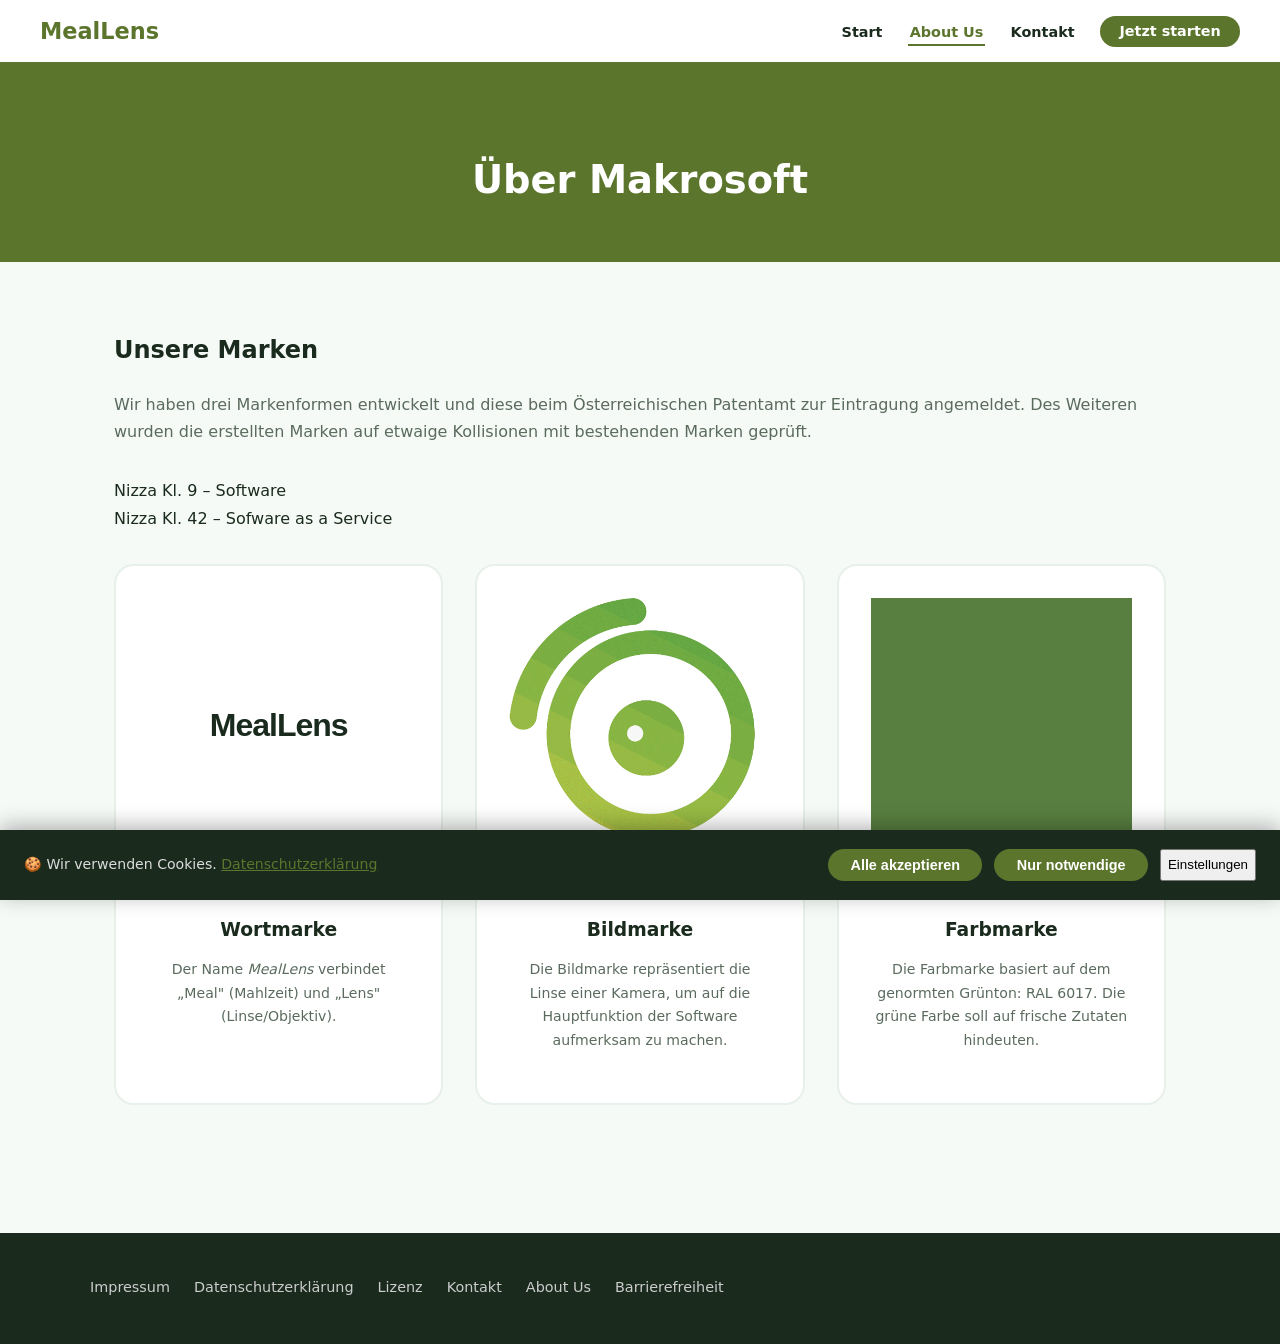
==== about.html @ 35aaa0a3 "Add files via upload" ====
<!DOCTYPE html>
<html lang="de">
<head>
  <meta charset="UTF-8"/>
  <meta name="viewport" content="width=device-width, initial-scale=1.0"/>
  <meta name="description" content="Über MealLens und SoftwareMaxing e.U. – Marken, Team und Unternehmensgeschichte."/>
  <title>About Us – MealLens</title>
  <link rel="stylesheet" href="style.css"/>
  <style>
    .about-intro { display: grid; grid-template-columns: 1fr 1fr; gap: 3rem; align-items: center; margin-bottom: 4rem; }
    @media(max-width:700px){ .about-intro { grid-template-columns: 1fr; } }
    .about-intro img, .about-intro .img-placeholder {
      border-radius: var(--radius-lg);
      width: 100%;
    }
    .img-placeholder {
      background: var(--green-50);
      border: 2px solid var(--green-100);
      height: 260px;
      display: flex;
      align-items: center;
      justify-content: center;
      font-size: 5rem;
    }
   
    .brands-grid { display: grid; grid-template-columns: repeat(auto-fit, minmax(280px, 1fr)); gap: 2rem; margin-top: 2rem; }
    .brand-card {
      background: var(--white);
      border: 2px solid var(--gray-200);
      border-radius: var(--radius-lg);
      padding: 2rem;
      text-align: center;
    }
    .brand-card:hover { border-color: var(--green-400); }
    .brand-card h3 { font-weight: 800; margin: 1rem 0 .5rem; }
    .brand-card .nizza { font-size: .78rem; font-weight: 700; color: var(--green-600); background: var(--green-50); padding: .2rem .7rem; border-radius: 50px; display: inline-block; margin-top: .5rem; }
    .brand-card p { font-size: .88rem; color: var(--gray-500); margin-top: .75rem; }

   
    .team-grid { display: grid; grid-template-columns: repeat(auto-fit, minmax(200px, 1fr)); gap: 1.5rem; margin-top: 2rem; }
    .team-card { background: var(--white); border: 2px solid var(--gray-200); border-radius: var(--radius-lg); padding: 1.75rem; text-align: center; }
    .team-avatar { font-size: 3.5rem; display: block; margin-bottom: .75rem; }
    .team-card h3 { font-weight: 700; font-size: 1rem; margin: 0; }
    .team-card p { font-size: .85rem; color: var(--gray-500); margin: .3rem 0 0; }

    
    .media-table { width: 100%; border-collapse: collapse; font-size: .88rem; }
    .media-table th { background: var(--green-50); color: var(--green-800); padding: .65rem .75rem; text-align: left; font-weight: 700; border-bottom: 2px solid var(--green-100); }
    .media-table td { padding: .55rem .75rem; border-bottom: 1px solid var(--gray-200); color: var(--gray-700); vertical-align: top; }
    .media-table tr:last-child td { border-bottom: none; }

    section { padding: 3rem 0; }
  </style>
</head>
<body>
  <a class="skip-link" href="#main-content">Zum Hauptinhalt springen</a>

  <header role="banner">
    <nav class="navbar" aria-label="Hauptnavigation">
      <div class="navbar-inner">
        <a class="nav-brand" href="index.html" aria-label="MealLens Startseite">
          MealLens
        </a>
        <ul class="nav-links" role="list">
          <li><a href="index.html">Start</a></li>
          <li><a href="about.html" aria-current="page">About Us</a></li>
          <li><a href="kontakt.html">Kontakt</a></li>
          <li><a href="index.html#pricing" class="nav-cta">Jetzt starten</a></li>
        </ul>
      </div>
    </nav>
  </header>

  <main id="main-content">
    <div class="page-hero">
      <h1>Über Makrosoft</h1>
    </div>

    <div class="container">
      <section aria-labelledby="brands-heading">
        <h2 id="brands-heading" style="font-size:1.5rem;font-weight:800;">Unsere Marken</h2>
        <p style="color:var(--gray-500)">
          Wir haben drei Markenformen entwickelt und diese beim Österreichischen Patentamt zur Eintragung angemeldet. Des Weiteren wurden die erstellten Marken auf etwaige Kollisionen mit bestehenden Marken geprüft.
          
          <div class="brands-grid">
            <div clas="brand-card">
              <span class="nizza" aria-label="Nizza-Klasse 9: Sofware"">Nizza Kl. 9 – Software</span><br>
              <span class="nizza" aria-label="Nizza-Klasse 42: Software as a Service">Nizza Kl. 42 – Sofware as a Service</span><br/>
            </div>
          </div>
        </p>

        <div class="brands-grid">

         
          <div class="brand-card">
            <div style="padding-top:100px;height:300px;font-size:2rem;font-weight:900;letter-spacing:-1px;font-family:'Inter',sans-serif;">
             
              MealLens
              
            </div>
            <h3>Wortmarke</h3>
            <p>Der Name <em>MealLens</em> verbindet „Meal" (Mahlzeit) und „Lens" (Linse/Objektiv).  </p>
            <br>  
          </div>

      

         
          <div class="brand-card">
            <div style="height: 300px;" aria-label="Bildmarke: grüner Kreis mit Linsen-Fadenkreuz" role="img">
              <img src="pics/logo2.png">
            </div>
            <h3>Bildmarke</h3>
            <p>Die Bildmarke repräsentiert die Linse einer Kamera, um auf die Hauptfunktion der Software aufmerksam zu machen.</p>
          </div>

          
          <div class="brand-card">
            <div aria-label="Farbmarke: MealLens" role="img" style="padding-top:300px;height:100px;background-color:rgb(88,127,64);display:flex;flex-direction:column;align-items:center;gap:.5rem;">
              

              
            </div>
            <h3>Farbmarke</h3>
            <p>Die Farbmarke basiert auf dem genormten Grünton: RAL 6017. Die grüne Farbe soll auf frische Zutaten hindeuten.</p>
          </div>

        </div>
      </section>

    </div>
  </main>

  <footer role="contentinfo">
    <div class="footer-inner">
      <nav aria-label="Footer-Navigation">
        <ul class="footer-links">
          <li><a href="impressum.html">Impressum</a></li>
          <li><a href="datenschutz.html">Datenschutzerklärung</a></li>
          <li><a href="lizenz.html">Lizenz</a></li>
          <li><a href="kontakt.html">Kontakt</a></li>
          <li><a href="about.html">About Us</a></li>
          <li><a href="barrierefreiheit.html">Barrierefreiheit</a></li>
        </ul>
      </nav>
    </div>
  </footer>

  <div id="cookie-banner" role="dialog" aria-modal="true" aria-label="Cookie-Einstellungen" aria-describedby="cookie-desc">
    <p id="cookie-desc">🍪 Wir verwenden Cookies. <a href="datenschutz.html">Datenschutzerklärung</a></p>
    <div class="cookie-actions">
      <button id="btn-accept-cookies" class="btn-cookie-accept">Alle akzeptieren</button>
      <button id="btn-reject-cookies" class="btn-cookie-accept">Nur notwendige</button>
      <button id="btn-reject-cookies" class="btn-reject-cookies">Einstellungen</button>
    </div>
  </div>

  <script src="main.js"></script>
</body>
</html>
---- style.css ----
:root {
  --green-50:  #f0faf4;
  --green-100: #d4f0de;
  --green-400: #5C752D;
  --green-600: #5C752D;
  --green-800: #5C752D;
  --dark:      #1a2b1e;
  --gray-100:  #f6faf7;
  --gray-200:  #e8f0ea;
  --gray-500:  #5a6b5e;
  --gray-700:  #374a3b;
  --white:     #ffffff;
  --radius-sm: 8px;
  --radius-md: 14px;
  --radius-lg: 20px;
  --shadow-sm: 0 2px 8px rgba(26,43,30,.08);
  --shadow-md: 0 6px 24px rgba(26,43,30,.12);
  --shadow-lg: 0 12px 40px rgba(26,43,30,.16);
}


*, *::before, *::after { box-sizing: border-box; }
html { scroll-behavior: smooth; }
body {
  background: var(--gray-100);
  color: var(--dark);
  font-family: 'Inter', 'Segoe UI', system-ui, sans-serif;
  font-size: 1rem;
  line-height: 1.7;
  margin: 0;
}

img { max-width: 100%; height: auto; }


.skip-link {
  position: absolute;
  top: -999px; left: -999px;
  background: var(--green-600);
  color: #fff;
  padding: .5rem 1rem;
  border-radius: var(--radius-sm);
  font-weight: 700;
  z-index: 9999;
  text-decoration: none;
}
.skip-link:focus { top: 8px; left: 8px; }


:focus-visible {
  outline: 3px solid var(--green-400);
  outline-offset: 3px;
  border-radius: 4px;
}


.navbar {
  background: var(--white);
  border-bottom: 3px solid var(--green-400);
  position: sticky;
  top: 0;
  z-index: 1000;
  padding: .75rem 1.5rem;
}
.navbar-inner {
  max-width: 1200px;
  margin: 0 auto;
  display: flex;
  align-items: center;
  justify-content: space-between;
  flex-wrap: wrap;
  gap: .5rem;
}
.nav-brand {
  display: flex;
  align-items: center;
  gap: .6rem;
  text-decoration: none;
  font-weight: 800;
  font-size: 1.4rem;
  color: var(--green-600);
}
.nav-brand svg { flex-shrink: 0; }
.nav-links { display: flex; align-items: center; gap: 1.5rem; list-style: none; margin: 0; padding: 0; flex-wrap: wrap; }
.nav-links a {
  text-decoration: none;
  color: var(--dark);
  font-weight: 600;
  font-size: .9rem;
  padding: .3rem .1rem;
  border-bottom: 2px solid transparent;
  transition: border-color .2s, color .2s;
}
.nav-links a:hover,
.nav-links a[aria-current="page"] {
  color: var(--green-600);
  border-bottom-color: var(--green-400);
}
.nav-cta {
  background: var(--green-600);
  color: #fff !important;
  border-radius: 50px;
  padding: .45rem 1.2rem !important;
  border-bottom: none !important;
  transition: background .2s !important;
}
.nav-cta:hover { background: var(--green-800) !important; color: #fff !important; }


.page-hero {
  background: linear-gradient(135deg, var(--green-600) 0%, var(--green-800) 100%);
  color: #fff;
  padding: 56px 1.5rem 44px;
  text-align: center;
}
.page-hero h1 { font-size: clamp(1.6rem, 4vw, 2.4rem); font-weight: 800; margin-bottom: .4rem; }
.page-hero p { opacity: .85; max-width: 600px; margin: 0 auto; }


.container {
  max-width: 1100px;
  margin: 0 auto;
  padding: 0 1.5rem;
}


.card {
  background: var(--white);
  border: 2px solid var(--gray-200);
  border-radius: var(--radius-lg);
  padding: 2rem;
  box-shadow: var(--shadow-sm);
}
.card:hover { border-color: var(--green-400); box-shadow: var(--shadow-md); }


.btn {
  display: inline-flex;
  align-items: center;
  justify-content: center;
  gap: .4rem;
  font-weight: 700;
  font-size: .95rem;
  border-radius: 50px;
  padding: .65rem 1.8rem;
  cursor: pointer;
  border: 2px solid transparent;
  transition: background .2s, color .2s, border-color .2s, transform .1s;
  text-decoration: none;
}
.btn:active { transform: scale(.97); }
.btn-primary { background: var(--green-600); color: #fff; }
.btn-primary:hover { background: var(--green-800); color: #fff; }
.btn-outline { background: transparent; color: var(--green-600); border-color: var(--green-400); }
.btn-outline:hover { background: var(--green-50); }
.btn-white { background: #fff; color: var(--green-800); }
.btn-white:hover { background: var(--green-50); }

footer {
  background: var(--dark);
  color: #ccc;
  padding: 2.5rem 1.5rem 1.5rem;
  margin-top: 5rem;
}
.footer-inner {
  max-width: 1100px;
  margin: 0 auto;
}
.footer-links {
  display: flex;
  flex-wrap: wrap;
  gap: .75rem 1.5rem;
  list-style: none;
  padding: 0;
  margin: 0 0 1.25rem;
}
.footer-links a { color: #ccc; text-decoration: none; font-size: .9rem; }
.footer-links a:hover { color: var(--green-400); }
.footer-copy { font-size: .8rem; color: #888; border-top: 1px solid #2e3d32; padding-top: 1rem; margin-top: 1rem; }


#cookie-banner {
  position: fixed;
  bottom: 0; left: 0; right: 0;
  background: var(--dark);
  color: #ddd;
  padding: 1.2rem 1.5rem;
  z-index: 9998;
  display: flex;
  align-items: center;
  flex-wrap: wrap;
  gap: 1rem;
  box-shadow: 0 -4px 20px rgba(0,0,0,.3);
}
#cookie-banner p { margin: 0; font-size: .88rem; flex: 1 1 300px; line-height: 1.5; }
#cookie-banner a { color: var(--green-400); }
.cookie-actions { display: flex; gap: .75rem; flex-wrap: wrap; }
.btn-cookie-accept { background: var(--green-600); color: #fff; padding: .5rem 1.4rem; border-radius: 50px; border: none; font-weight: 700; cursor: pointer; font-size: .9rem; }
.btn-cookie-reject { background: transparent; color: #aaa; padding: .5rem 1rem; border-radius: 50px; border: 2px solid #555; font-weight: 600; cursor: pointer; font-size: .9rem; }
.btn-cookie-reject:hover { color: #fff; border-color: #888; }


section { padding: 4rem 0; }
section + section { padding-top: 0; }


.text-green { color: var(--green-600); }
.text-muted { color: var(--gray-500); }
.fw-800 { font-weight: 800; }
.mb-0 { margin-bottom: 0; }
.mt-1 { margin-top: .5rem; }
.mt-2 { margin-top: 1rem; }
.mt-3 { margin-top: 1.5rem; }
.grid-2 { display: grid; grid-template-columns: repeat(auto-fit, minmax(280px, 1fr)); gap: 1.5rem; }
.grid-3 { display: grid; grid-template-columns: repeat(auto-fit, minmax(250px, 1fr)); gap: 1.5rem; }


.form-group { margin-bottom: 1.25rem; }
.form-group label { display: block; font-weight: 600; margin-bottom: .4rem; font-size: .9rem; }
.form-group input,
.form-group select,
.form-group textarea {
  width: 100%;
  padding: .65rem 1rem;
  border: 2px solid var(--gray-200);
  border-radius: var(--radius-sm);
  font-size: .95rem;
  font-family: inherit;
  background: var(--white);
  color: var(--dark);
  transition: border-color .2s;
}
.form-group input:focus,
.form-group select:focus,
.form-group textarea:focus { border-color: var(--green-400); outline: none; }
.form-group input[type="checkbox"] { width: auto; margin-right: .5rem; }


.price-card {
  background: var(--white);
  border: 2px solid var(--gray-200);
  border-radius: var(--radius-lg);
  padding: 2rem 1.75rem;
  display: flex;
  flex-direction: column;
  position: relative;
  transition: border-color .25s, box-shadow .25s;
}
.price-card:hover { border-color: var(--green-400); box-shadow: var(--shadow-lg); }
.price-card.featured {
  border-color: var(--green-400);
  box-shadow: var(--shadow-md);
}
.price-badge {
  position: absolute;
  top: -14px; left: 50%;
  transform: translateX(-50%);
  background: var(--green-600);
  color: #fff;
  font-size: .7rem;
  font-weight: 800;
  letter-spacing: 1px;
  padding: .25rem 1rem;
  border-radius: 50px;
  text-transform: uppercase;
}
.price-name { font-size: 1.1rem; font-weight: 700; margin-bottom: .25rem; }
.price-amount { font-size: 2.4rem; font-weight: 800; color: var(--green-600); line-height: 1; }
.price-amount sup { font-size: 1rem; font-weight: 600; }
.price-amount span { font-size: .95rem; font-weight: 400; color: var(--gray-500); }
.price-divider { border: none; border-top: 1px solid var(--gray-200); margin: 1.25rem 0; }
.price-features { list-style: none; padding: 0; margin: 0 0 1.5rem; flex: 1; }
.price-features li { padding: .35rem 0; font-size: .9rem; color: var(--gray-700); display: flex; gap: .5rem; align-items: flex-start; }
.price-features li::before { content: '✓'; color: var(--green-600); font-weight: 800; flex-shrink: 0; }
.price-features li.off { color: #aaa; }
.price-features li.off::before { content: '✗'; color: #ccc; }


.logo-area {
  background: var(--white);
  border: 2px solid var(--gray-200);
  border-radius: var(--radius-lg);
  display: flex;
  align-items: center;
  justify-content: center;
  min-height: 320px;
  padding: 2rem;
}


.legal-section {
  background: var(--white);
  border: 2px solid var(--gray-200);
  border-radius: var(--radius-lg);
  padding: 2rem 2.25rem;
  margin-bottom: 1.25rem;
}
.legal-section h2 {
  font-size: 1.1rem;
  font-weight: 700;
  color: var(--green-600);
  margin-bottom: .75rem;
  border-bottom: 1px solid var(--gray-200);
  padding-bottom: .5rem;
}
.legal-section p, .legal-section li { color: var(--gray-700); font-size: .95rem; line-height: 1.8; }
.legal-section table { width: 100%; border-collapse: collapse; }
.legal-section table td { padding: .4rem .75rem .4rem 0; vertical-align: top; font-size: .95rem; color: var(--gray-700); }
.legal-section table td:first-child { font-weight: 700; color: var(--dark); white-space: nowrap; padding-right: 1.5rem; }

@media (max-width: 640px) {
  .nav-links { gap: .75rem; }
  section { padding: 2.5rem 0; }
  .legal-section { padding: 1.25rem; }
}
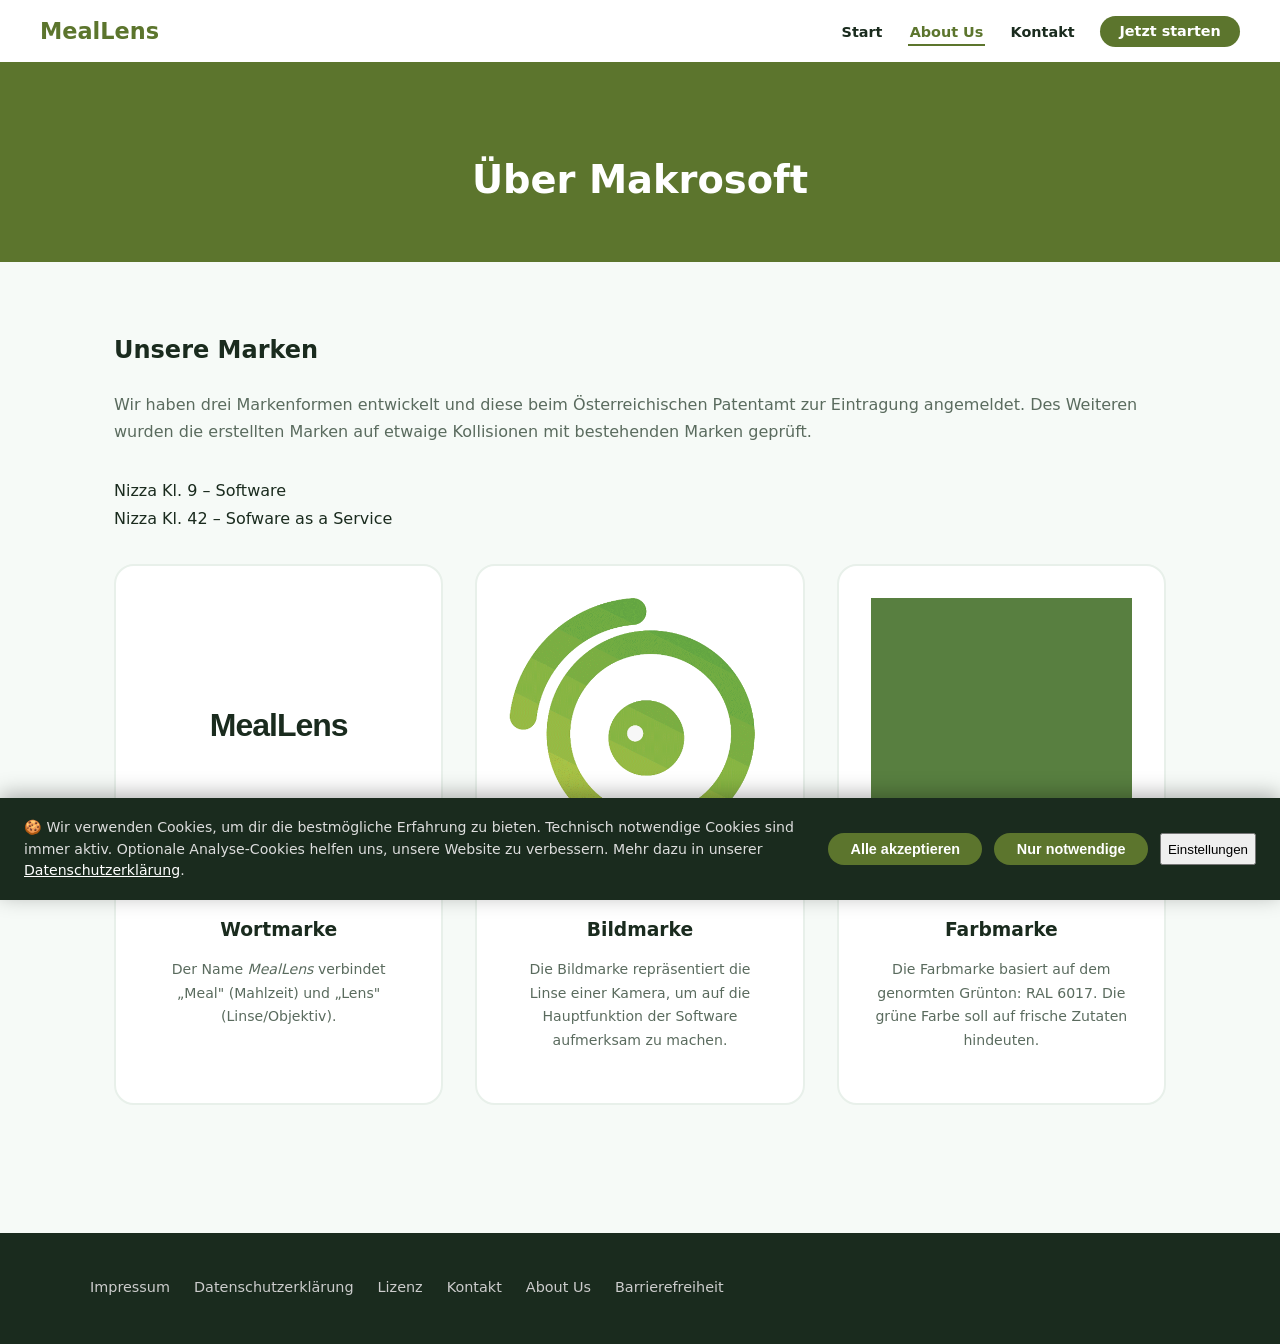
==== commit e72a4d50: "Update about.html" ====
--- a/about.html
+++ b/about.html
@@ -109,7 +109,7 @@
          
           <div class="brand-card">
             <div style="height: 300px;" aria-label="Bildmarke: grüner Kreis mit Linsen-Fadenkreuz" role="img">
-              <img src="pics/logo2.png">
+              <img alt="Bildmarke" src="pics/logo2.png">
             </div>
             <h3>Bildmarke</h3>
             <p>Die Bildmarke repräsentiert die Linse einer Kamera, um auf die Hauptfunktion der Software aufmerksam zu machen.</p>
@@ -148,7 +148,11 @@
   </footer>
 
   <div id="cookie-banner" role="dialog" aria-modal="true" aria-label="Cookie-Einstellungen" aria-describedby="cookie-desc">
-    <p id="cookie-desc">🍪 Wir verwenden Cookies. <a href="datenschutz.html">Datenschutzerklärung</a></p>
+    <p id="cookie-desc">
+      🍪 Wir verwenden Cookies, um dir die bestmögliche Erfahrung zu bieten. Technisch notwendige Cookies sind immer aktiv.
+      Optionale Analyse-Cookies helfen uns, unsere Website zu verbessern.
+      Mehr dazu in unserer <a style="color:white" href="datenschutz.html">Datenschutzerklärung</a>.
+    </p>
     <div class="cookie-actions">
       <button id="btn-accept-cookies" class="btn-cookie-accept">Alle akzeptieren</button>
       <button id="btn-reject-cookies" class="btn-cookie-accept">Nur notwendige</button>
